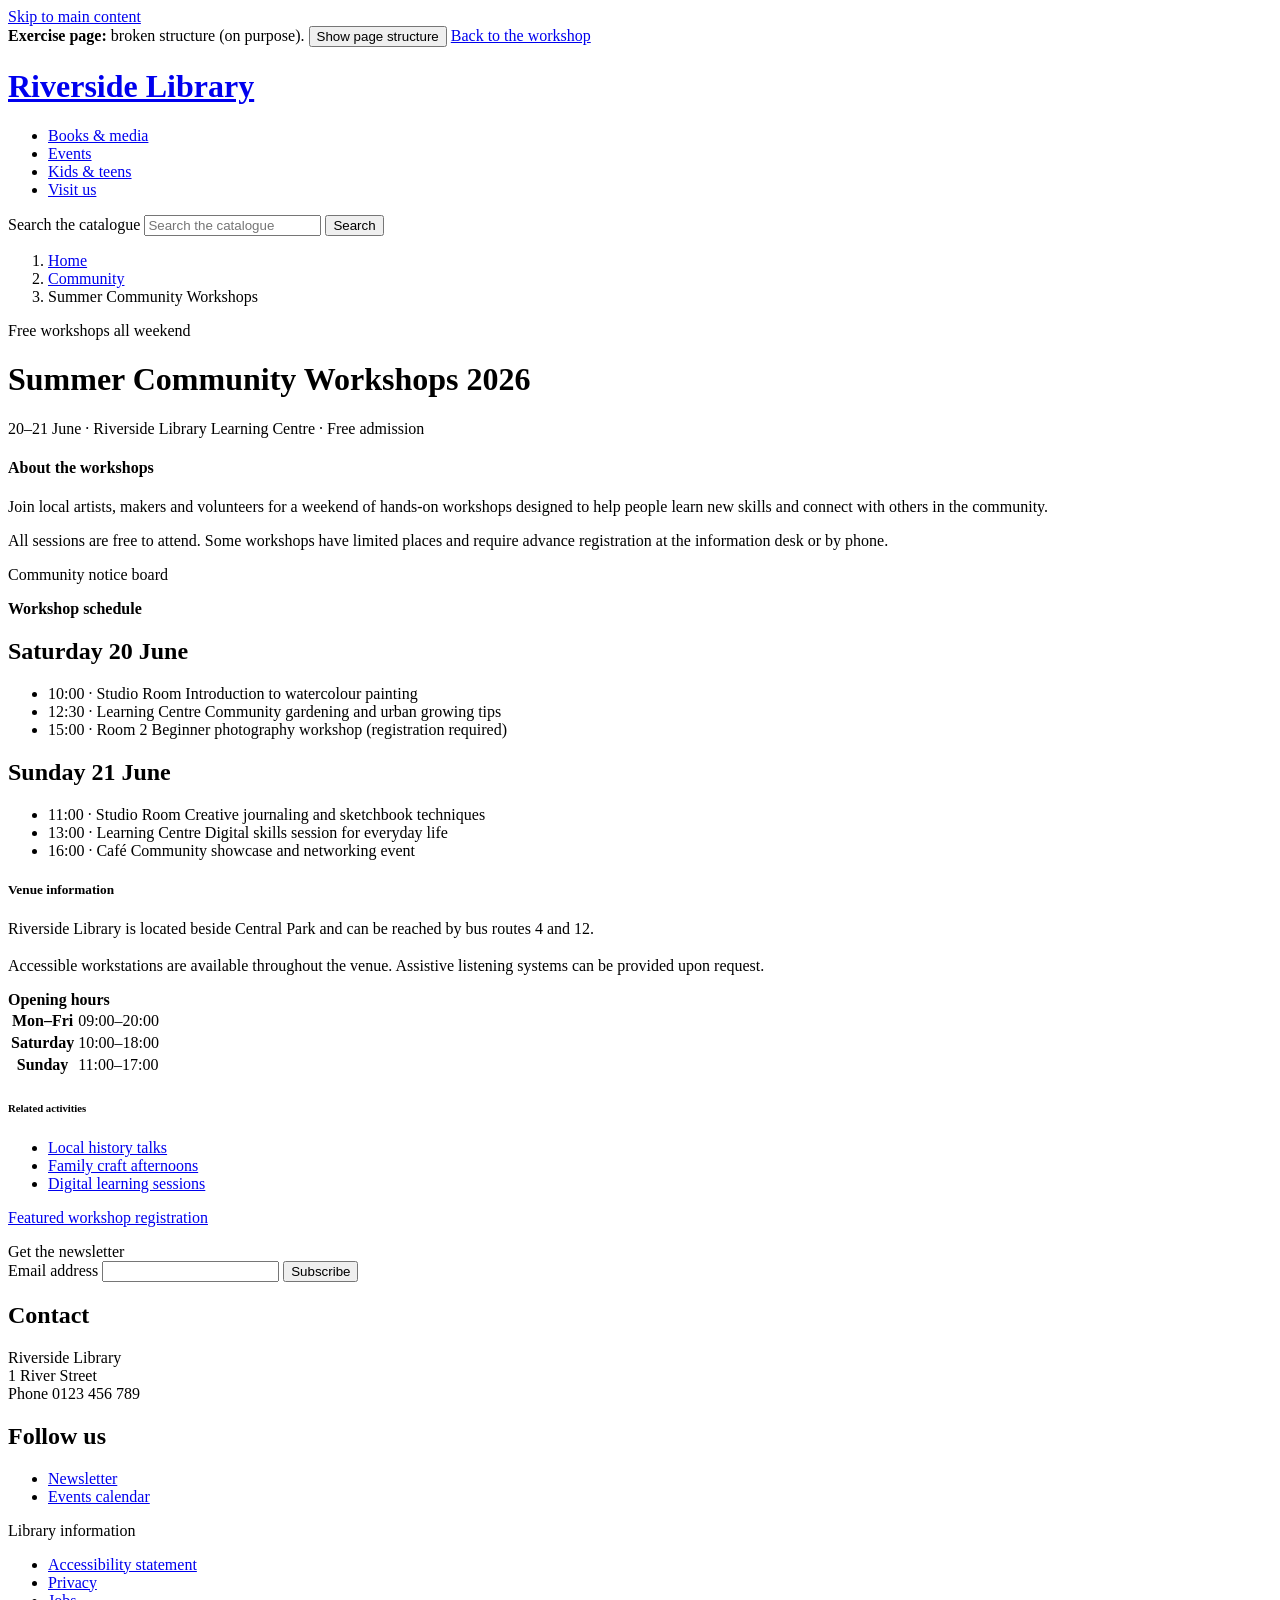
==== exercises/example.html @ 229dfb1f "Merge 7210b30bb5e5e5545b89d82f334d605664b98a28 into 093a333e03fc49180f32a5eee9eb3f501452aa17" ====
<!doctype html>
<html lang="en">
<head>
  <meta charset="utf-8">

  <!-- meta-viewport-large issue -->
  <meta
    name="viewport"
    content="width=device-width, initial-scale=1, maximum-scale=1, user-scalable=no">

  <title>Summer Community Workshops 2026 – Riverside Library (broken structure)</title>

  <link rel="stylesheet" href="../assets/style.css">
</head>
<body>

  <!-- skip-link issue: target does not exist / is not focusable -->
  <a class="skip-link" href="#main-content">Skip to main content</a>

  <div class="demo-banner" data-hl-ignore>
    <div class="wrap">
      <span><strong>Exercise page:</strong> broken structure (on purpose).</span>
      <span>
        <button
          type="button"
          class="button"
          data-toggle-inspector
          aria-expanded="false">
          Show page structure
        </button>

        <a href="../index.html#exercises">
          Back to the workshop
        </a>
      </span>
    </div>
  </div>

  <div class="lib-top">
    <div class="wrap">

      <!-- H1 #1 -->
      <h1 class="lib-logo">
        <a href="#">Riverside Library</a>
      </h1>

      <div class="lib-nav">
        <ul class="lib-menu">
          <li><a href="#">Books &amp; media</a></li>
          <li><a href="#">Events</a></li>
          <li><a href="#">Kids &amp; teens</a></li>
          <li><a href="#">Visit us</a></li>
        </ul>
      </div>

      <form class="lib-search" action="#">
        <label for="q" class="visually-hidden">
          Search the catalogue
        </label>

        <input
          id="q"
          type="search"
          placeholder="Search the catalogue">

        <button type="submit">
          Search
        </button>
      </form>

    </div>
  </div>

  <div class="wrap">

    <nav class="lib-crumbs">
      <ol>
        <li><a href="#">Home</a></li>
        <li><a href="#">Community</a></li>
        <li>Summer Community Workshops</li>
      </ol>

      <!-- landmark-banner-is-top-level issue -->
      <header class="promo-banner">
        <p>Free workshops all weekend</p>
      </header>
    </nav>

    <div class="lib-layout">

      <div class="content">

        <!-- H1 #2 -->
        <h1 class="t-page">
          Summer Community Workshops 2026
        </h1>

        <p class="lib-meta">
          20–21 June · Riverside Library Learning Centre · Free admission
        </p>

        <h4 class="t-section">
          About the workshops
        </h4>

        <p>
          Join local artists, makers and volunteers for a weekend of hands-on
          workshops designed to help people learn new skills and connect with
          others in the community.
        </p>

        <p>
          All sessions are free to attend. Some workshops have limited places
          and require advance registration at the information desk or by phone.
        </p>

        <!-- presentation-role-conflict issue -->
        <div role="presentation" tabindex="0">
          Community notice board
        </div>

        <p class="t-section">
          <b>Workshop schedule</b>
        </p>

        <h2 class="t-sub">
          Saturday 20 June
        </h2>

        <ul class="lib-events">
          <li>
            <span class="when">10:00 · Studio Room</span>
            Introduction to watercolour painting
          </li>

          <li>
            <span class="when">12:30 · Learning Centre</span>
            Community gardening and urban growing tips
          </li>

          <li>
            <span class="when">15:00 · Room 2</span>
            Beginner photography workshop (registration required)
          </li>
        </ul>

        <h2 class="t-sub">
          Sunday 21 June
        </h2>

        <ul class="lib-events">
          <li>
            <span class="when">11:00 · Studio Room</span>
            Creative journaling and sketchbook techniques
          </li>

          <li>
            <span class="when">13:00 · Learning Centre</span>
            Digital skills session for everyday life
          </li>

          <li>
            <span class="when">16:00 · Café</span>
            Community showcase and networking event
          </li>
        </ul>

        <h5 class="t-section">
          Venue information
        </h5>

        <p>
          Riverside Library is located beside Central Park and can be reached
          by bus routes 4 and 12.
        </p>

        <h3 class="t-sub"></h3>

        <p>
          Accessible workstations are available throughout the venue.
          Assistive listening systems can be provided upon request.
        </p>

        <div class="lib-side-box">
          <strong class="t-side" style="display:block">
            Opening hours
          </strong>

          <table class="lib-hours">
            <tr>
              <th scope="row">Mon–Fri</th>
              <td>09:00–20:00</td>
            </tr>

            <tr>
              <th scope="row">Saturday</th>
              <td>10:00–18:00</td>
            </tr>

            <tr>
              <th scope="row">Sunday</th>
              <td>11:00–17:00</td>
            </tr>
          </table>
        </div>

        <div class="lib-side-box">
          <h6 class="t-side">
            Related activities
          </h6>

          <ul>
            <li><a href="#">Local history talks</a></li>
            <li><a href="#">Family craft afternoons</a></li>
            <li><a href="#">Digital learning sessions</a></li>
          </ul>
        </div>

        <!-- tabindex issue -->
        <p>
          <a href="#" tabindex="5">
            Featured workshop registration
          </a>
        </p>

      </div>

      <div class="sidebar">

        <div class="lib-side-box">
          <div class="t-side">
            Get the newsletter
          </div>

          <form class="lib-newsletter" action="#">
            <label for="email">
              Email address
            </label>

            <input
              id="email"
              type="email"
              autocomplete="email">

            <button
              type="submit"
              class="button">
              Subscribe
            </button>
          </form>
        </div>

      </div>
    </div>
  </div>

  <div class="lib-footer">
    <div class="wrap">

      <div>
        <h2 class="t-foot">
          Contact
        </h2>

        <p>
          Riverside Library<br>
          1 River Street<br>
          Phone 0123 456 789
        </p>
      </div>

      <div>
        <h2 class="t-foot">
          Follow us
        </h2>

        <ul>
          <li><a href="#">Newsletter</a></li>
          <li><a href="#">Events calendar</a></li>
        </ul>
      </div>

      <nav>
        <div class="t-foot">
          Library information
        </div>

        <ul>
          <li><a href="#">Accessibility statement</a></li>
          <li><a href="#">Privacy</a></li>
          <li><a href="#">Jobs</a></li>
        </ul>
      </nav>

    </div>
  </div>

  <script src="../assets/demo.js"></script>
  <script src="../assets/inspector.js"></script>

</body>
</html>
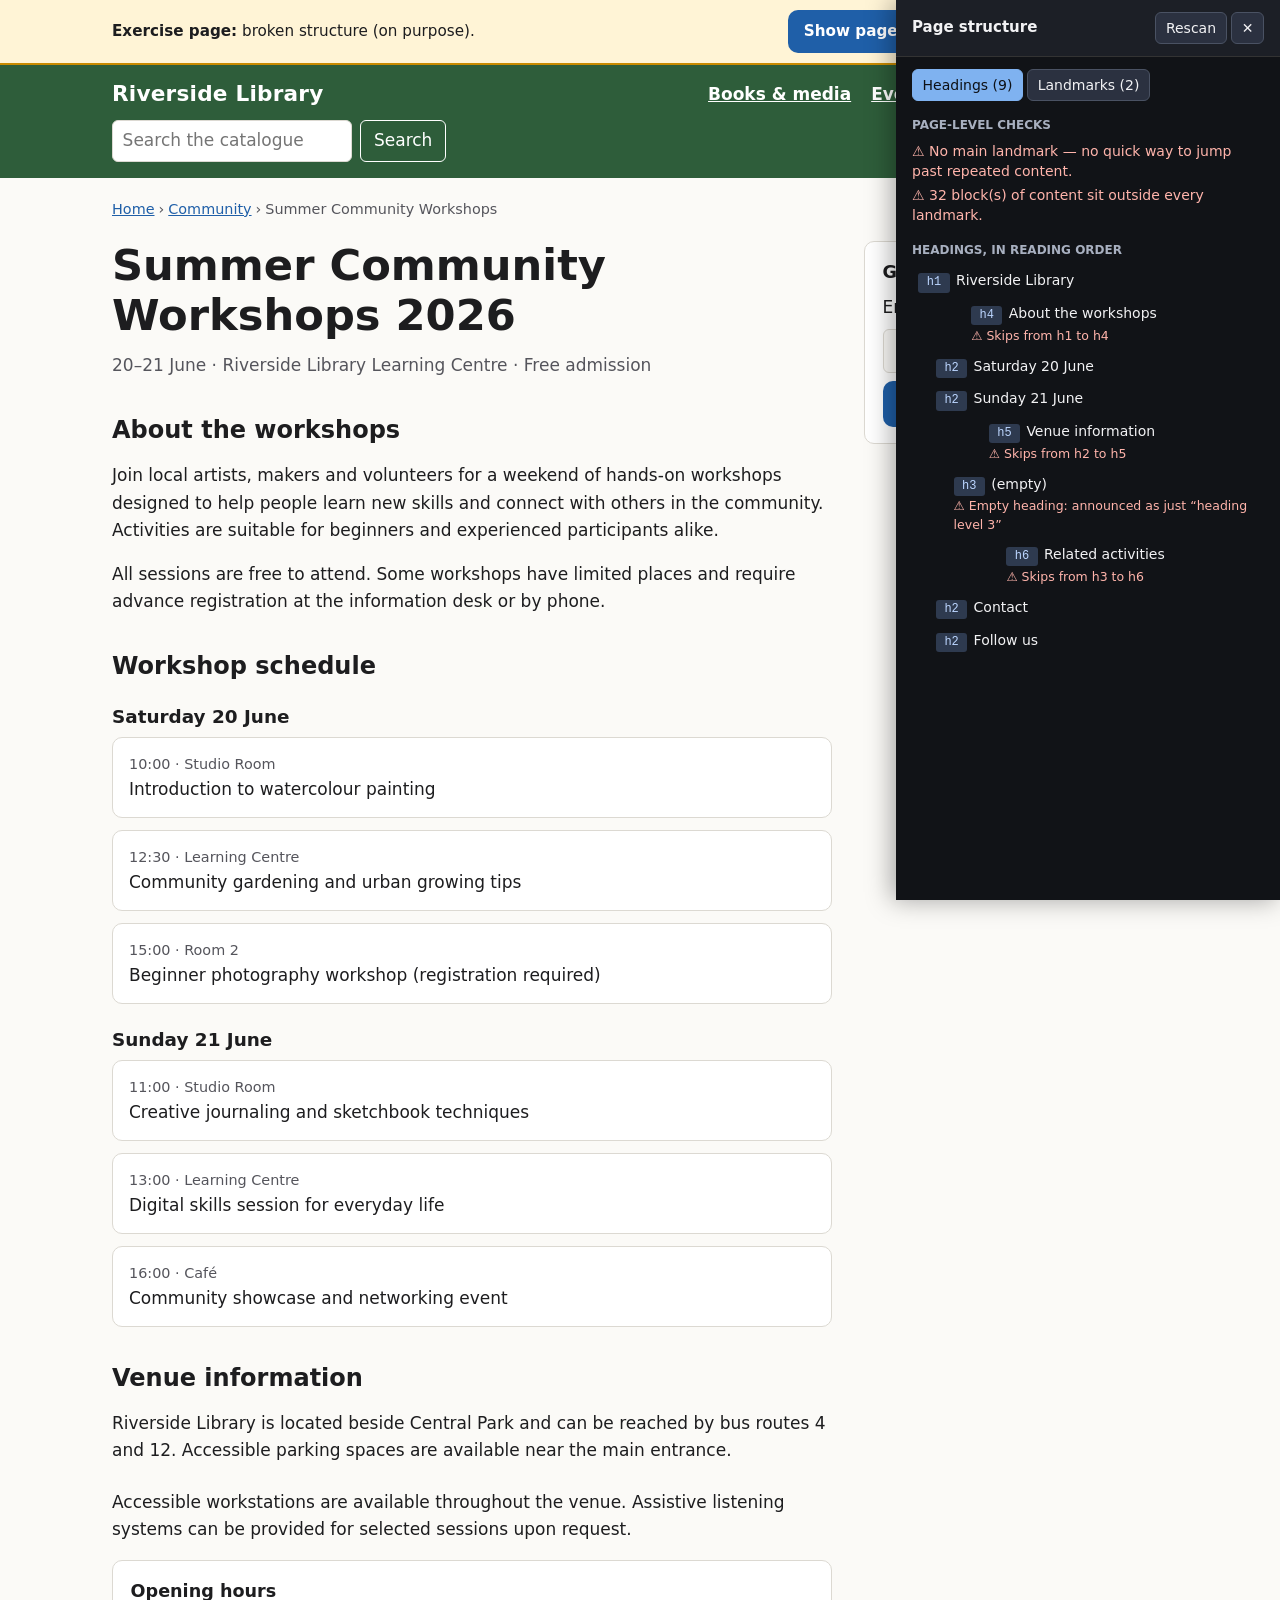
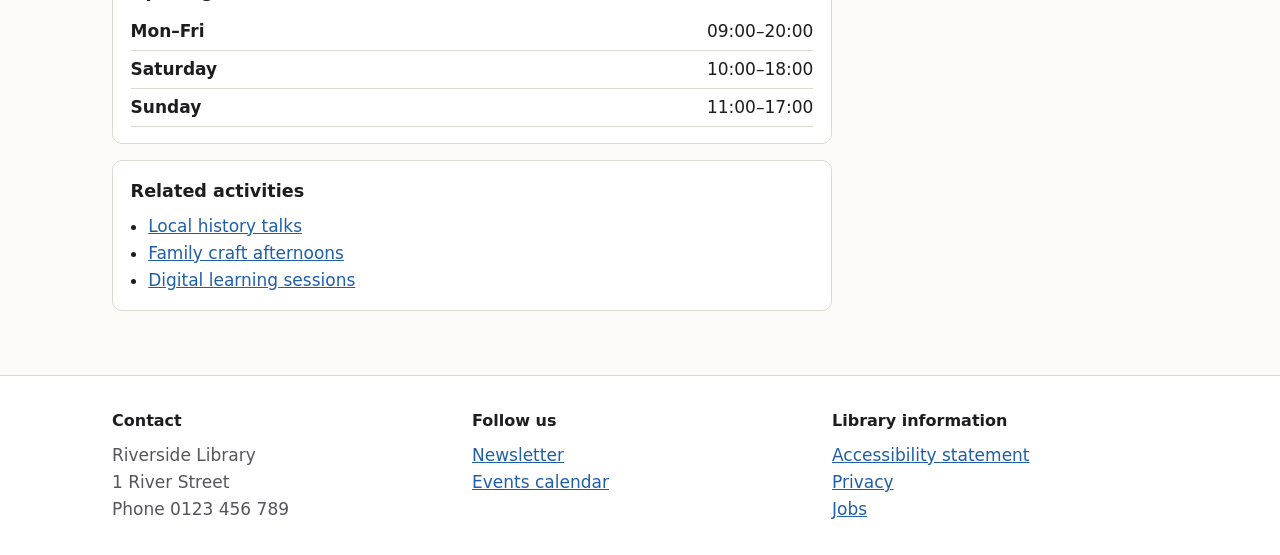
==== commit 583d1685: "Version asset URLs so browsers pick up new scripts GitHub Pages caches files for 10 minutes. After a" ====
--- a/exercises/example.html
+++ b/exercises/example.html
@@ -2,47 +2,29 @@
 <html lang="en">
 <head>
   <meta charset="utf-8">
-
-  <!-- meta-viewport-large issue -->
-  <meta
-    name="viewport"
-    content="width=device-width, initial-scale=1, maximum-scale=1, user-scalable=no">
-
+  <meta name="viewport" content="width=device-width, initial-scale=1">
   <title>Summer Community Workshops 2026 – Riverside Library (broken structure)</title>
-
-  <link rel="stylesheet" href="../assets/style.css">
+  <link rel="stylesheet" href="../assets/style.css?v=2">
 </head>
 <body>
-
-  <!-- skip-link issue: target does not exist / is not focusable -->
-  <a class="skip-link" href="#main-content">Skip to main content</a>
+  <!--
+    EXERCISE PAGE — BROKEN STRUCTURE (on purpose!)
+    This page contains heading and landmark issues for accessibility testing.
+  -->
 
   <div class="demo-banner" data-hl-ignore>
     <div class="wrap">
       <span><strong>Exercise page:</strong> broken structure (on purpose).</span>
       <span>
-        <button
-          type="button"
-          class="button"
-          data-toggle-inspector
-          aria-expanded="false">
-          Show page structure
-        </button>
-
-        <a href="../index.html#exercises">
-          Back to the workshop
-        </a>
+        <button type="button" class="button" data-toggle-inspector aria-expanded="false">Show page structure</button>
+        <a href="../index.html#exercises">Back to the workshop</a>
       </span>
     </div>
   </div>
 
   <div class="lib-top">
     <div class="wrap">
-
-      <!-- H1 #1 -->
-      <h1 class="lib-logo">
-        <a href="#">Riverside Library</a>
-      </h1>
+      <h1 class="lib-logo"><a href="#">Riverside Library</a></h1>
 
       <div class="lib-nav">
         <ul class="lib-menu">
@@ -54,59 +36,37 @@
       </div>
 
       <form class="lib-search" action="#">
-        <label for="q" class="visually-hidden">
-          Search the catalogue
-        </label>
-
-        <input
-          id="q"
-          type="search"
-          placeholder="Search the catalogue">
-
-        <button type="submit">
-          Search
-        </button>
+        <label for="q" class="visually-hidden">Search the catalogue</label>
+        <input id="q" type="search" placeholder="Search the catalogue">
+        <button type="submit">Search</button>
       </form>
-
     </div>
   </div>
 
   <div class="wrap">
-
     <nav class="lib-crumbs">
       <ol>
         <li><a href="#">Home</a></li>
         <li><a href="#">Community</a></li>
         <li>Summer Community Workshops</li>
       </ol>
-
-      <!-- landmark-banner-is-top-level issue -->
-      <header class="promo-banner">
-        <p>Free workshops all weekend</p>
-      </header>
     </nav>
 
     <div class="lib-layout">
-
       <div class="content">
-
-        <!-- H1 #2 -->
-        <h1 class="t-page">
-          Summer Community Workshops 2026
-        </h1>
+        <div class="t-page">Summer Community Workshops 2026</div>
 
         <p class="lib-meta">
           20–21 June · Riverside Library Learning Centre · Free admission
         </p>
 
-        <h4 class="t-section">
-          About the workshops
-        </h4>
+        <h4 class="t-section">About the workshops</h4>
 
         <p>
           Join local artists, makers and volunteers for a weekend of hands-on
           workshops designed to help people learn new skills and connect with
-          others in the community.
+          others in the community. Activities are suitable for beginners and
+          experienced participants alike.
         </p>
 
         <p>
@@ -114,89 +74,70 @@
           and require advance registration at the information desk or by phone.
         </p>
 
-        <!-- presentation-role-conflict issue -->
-        <div role="presentation" tabindex="0">
-          Community notice board
-        </div>
-
-        <p class="t-section">
-          <b>Workshop schedule</b>
-        </p>
-
-        <h2 class="t-sub">
-          Saturday 20 June
-        </h2>
+        <p class="t-section"><b>Workshop schedule</b></p>
+
+        <h2 class="t-sub">Saturday 20 June</h2>
 
         <ul class="lib-events">
           <li>
             <span class="when">10:00 · Studio Room</span>
             Introduction to watercolour painting
           </li>
-
           <li>
             <span class="when">12:30 · Learning Centre</span>
             Community gardening and urban growing tips
           </li>
-
           <li>
             <span class="when">15:00 · Room 2</span>
             Beginner photography workshop (registration required)
           </li>
         </ul>
 
-        <h2 class="t-sub">
-          Sunday 21 June
-        </h2>
+        <h2 class="t-sub">Sunday 21 June</h2>
 
         <ul class="lib-events">
           <li>
             <span class="when">11:00 · Studio Room</span>
             Creative journaling and sketchbook techniques
           </li>
-
           <li>
             <span class="when">13:00 · Learning Centre</span>
             Digital skills session for everyday life
           </li>
-
           <li>
             <span class="when">16:00 · Café</span>
             Community showcase and networking event
           </li>
         </ul>
 
-        <h5 class="t-section">
-          Venue information
-        </h5>
+        <h5 class="t-section">Venue information</h5>
 
         <p>
           Riverside Library is located beside Central Park and can be reached
-          by bus routes 4 and 12.
+          by bus routes 4 and 12. Accessible parking spaces are available near
+          the main entrance.
         </p>
 
         <h3 class="t-sub"></h3>
 
         <p>
           Accessible workstations are available throughout the venue.
-          Assistive listening systems can be provided upon request.
+          Assistive listening systems can be provided for selected sessions
+          upon request.
         </p>
 
         <div class="lib-side-box">
-          <strong class="t-side" style="display:block">
-            Opening hours
-          </strong>
+          <strong class="t-side" style="display:block">Opening hours</strong>
 
           <table class="lib-hours">
             <tr>
               <th scope="row">Mon–Fri</th>
               <td>09:00–20:00</td>
             </tr>
-
             <tr>
               <th scope="row">Saturday</th>
               <td>10:00–18:00</td>
             </tr>
-
             <tr>
               <th scope="row">Sunday</th>
               <td>11:00–17:00</td>
@@ -205,63 +146,33 @@
         </div>
 
         <div class="lib-side-box">
-          <h6 class="t-side">
-            Related activities
-          </h6>
-
+          <h6 class="t-side">Related activities</h6>
           <ul>
             <li><a href="#">Local history talks</a></li>
             <li><a href="#">Family craft afternoons</a></li>
             <li><a href="#">Digital learning sessions</a></li>
           </ul>
         </div>
-
-        <!-- tabindex issue -->
-        <p>
-          <a href="#" tabindex="5">
-            Featured workshop registration
-          </a>
-        </p>
-
       </div>
 
       <div class="sidebar">
-
         <div class="lib-side-box">
-          <div class="t-side">
-            Get the newsletter
-          </div>
+          <div class="t-side">Get the newsletter</div>
 
           <form class="lib-newsletter" action="#">
-            <label for="email">
-              Email address
-            </label>
-
-            <input
-              id="email"
-              type="email"
-              autocomplete="email">
-
-            <button
-              type="submit"
-              class="button">
-              Subscribe
-            </button>
+            <label for="email">Email address</label>
+            <input id="email" type="email" autocomplete="email">
+            <button type="submit" class="button">Subscribe</button>
           </form>
         </div>
-
       </div>
     </div>
   </div>
 
   <div class="lib-footer">
     <div class="wrap">
-
       <div>
-        <h2 class="t-foot">
-          Contact
-        </h2>
-
+        <h2 class="t-foot">Contact</h2>
         <p>
           Riverside Library<br>
           1 River Street<br>
@@ -270,10 +181,7 @@
       </div>
 
       <div>
-        <h2 class="t-foot">
-          Follow us
-        </h2>
-
+        <h2 class="t-foot">Follow us</h2>
         <ul>
           <li><a href="#">Newsletter</a></li>
           <li><a href="#">Events calendar</a></li>
@@ -281,22 +189,17 @@
       </div>
 
       <nav>
-        <div class="t-foot">
-          Library information
-        </div>
-
+        <div class="t-foot">Library information</div>
         <ul>
           <li><a href="#">Accessibility statement</a></li>
           <li><a href="#">Privacy</a></li>
           <li><a href="#">Jobs</a></li>
         </ul>
       </nav>
-
-    </div>
-  </div>
-
-  <script src="../assets/demo.js"></script>
-  <script src="../assets/inspector.js"></script>
-
+    </div>
+  </div>
+
+  <script src="../assets/demo.js?v=2"></script>
+  <script src="../assets/inspector.js?v=2"></script>
 </body>
 </html>
--- a/assets/style.css
+++ b/assets/style.css
@@ -0,0 +1,387 @@
+/* Shared styles. The "broken" and "fixed" demo pages use the SAME classes,
+   so they look identical — only the underlying HTML structure differs. */
+
+:root {
+  --bg: #fbfaf7;
+  --surface: #ffffff;
+  --text: #1d1d1f;
+  --muted: #55555c;
+  --border: #dcd9d2;
+  --accent: #1f5fa8;
+  --accent-text: #ffffff;
+  --brand: #2e5d3a;
+  --warn-bg: #fff4d6;
+  --warn-border: #c98a00;
+  --bad-bg: #fde7e7;
+  --bad-border: #b3261e;
+  --good-bg: #e3f4e6;
+  --good-border: #2e7d32;
+  --focus: #c2410c;
+  --radius: 10px;
+  --max: 68rem;
+  color-scheme: light;
+}
+
+@media (prefers-color-scheme: dark) {
+  :root {
+    --bg: #16171a;
+    --surface: #1f2024;
+    --text: #ececef;
+    --muted: #a8a8b3;
+    --border: #3a3b41;
+    --accent: #7fb2f0;
+    --accent-text: #0e1116;
+    --brand: #8fd19e;
+    --warn-bg: #3a2f10;
+    --warn-border: #e0a82e;
+    --bad-bg: #3d1a1a;
+    --bad-border: #f2827b;
+    --good-bg: #16331c;
+    --good-border: #7bd389;
+    --focus: #ffb37a;
+    color-scheme: dark;
+  }
+}
+
+*, *::before, *::after { box-sizing: border-box; }
+
+html { font-size: 100%; }
+
+body {
+  margin: 0;
+  background: var(--bg);
+  color: var(--text);
+  font: 1.0625rem/1.6 system-ui, -apple-system, "Segoe UI", Roboto, sans-serif;
+}
+
+a { color: var(--accent); }
+a:focus-visible, button:focus-visible, input:focus-visible, summary:focus-visible {
+  outline: 3px solid var(--focus);
+  outline-offset: 2px;
+}
+
+img { max-width: 100%; height: auto; }
+
+code, kbd {
+  font-family: ui-monospace, SFMono-Regular, Menlo, Consolas, monospace;
+  font-size: 0.9em;
+}
+kbd {
+  border: 1px solid var(--border);
+  border-bottom-width: 2px;
+  border-radius: 4px;
+  padding: 0 0.35em;
+  background: var(--surface);
+  white-space: nowrap;
+}
+
+.wrap { max-width: var(--max); margin: 0 auto; padding: 0 1rem; }
+
+.skip-link {
+  position: absolute;
+  left: 1rem;
+  top: -10rem;
+  background: var(--accent);
+  color: var(--accent-text);
+  padding: 0.6rem 1rem;
+  border-radius: var(--radius);
+  z-index: 100;
+}
+.skip-link:focus { top: 1rem; }
+
+/* ---------- Workshop pages (index, cheat sheet, exercises) ---------- */
+
+.site-header {
+  border-bottom: 1px solid var(--border);
+  background: var(--surface);
+}
+.site-header .wrap {
+  display: flex;
+  flex-wrap: wrap;
+  gap: 0.5rem 1.5rem;
+  align-items: center;
+  justify-content: space-between;
+  padding-block: 0.9rem;
+}
+.site-title { font-weight: 700; text-decoration: none; color: var(--text); }
+.site-nav ul { display: flex; flex-wrap: wrap; gap: 0.25rem 1rem; list-style: none; margin: 0; padding: 0; }
+
+.page { padding-block: 2rem 3rem; }
+.page h1 { font-size: clamp(1.8rem, 4vw, 2.6rem); line-height: 1.2; margin-top: 0; }
+.page h2 { margin-top: 2.5rem; font-size: 1.5rem; }
+.page h3 { margin-top: 1.5rem; font-size: 1.2rem; }
+
+.lede { font-size: 1.2rem; color: var(--muted); max-width: 46rem; }
+
+.stats {
+  display: grid;
+  grid-template-columns: repeat(auto-fit, minmax(14rem, 1fr));
+  gap: 1rem;
+  margin: 2rem 0;
+  padding: 0;
+  list-style: none;
+}
+.stats li {
+  background: var(--surface);
+  border: 1px solid var(--border);
+  border-radius: var(--radius);
+  padding: 1.25rem;
+}
+.stats strong { display: block; font-size: 2.4rem; line-height: 1; color: var(--accent); }
+
+.cards {
+  display: grid;
+  grid-template-columns: repeat(auto-fit, minmax(17rem, 1fr));
+  gap: 1rem;
+  padding: 0;
+  list-style: none;
+}
+.cards li {
+  background: var(--surface);
+  border: 1px solid var(--border);
+  border-radius: var(--radius);
+  padding: 1.25rem;
+}
+.cards h3 { margin-top: 0; }
+
+.callout {
+  border-left: 4px solid var(--warn-border);
+  background: var(--warn-bg);
+  padding: 0.9rem 1.1rem;
+  border-radius: 0 var(--radius) var(--radius) 0;
+  margin: 1.5rem 0;
+}
+.callout.good { border-color: var(--good-border); background: var(--good-bg); }
+.callout.bad { border-color: var(--bad-border); background: var(--bad-bg); }
+.callout > :first-child { margin-top: 0; }
+.callout > :last-child { margin-bottom: 0; }
+
+.table-scroll { overflow-x: auto; margin: 1rem 0; }
+table { border-collapse: collapse; width: 100%; min-width: 32rem; background: var(--surface); }
+th, td { border: 1px solid var(--border); padding: 0.5rem 0.7rem; text-align: left; vertical-align: top; }
+thead th { background: var(--bg); }
+.page caption { text-align: left; font-weight: 600; padding-bottom: 0.5rem; }
+.page tbody th { font-weight: normal; }
+
+pre {
+  background: var(--surface);
+  border: 1px solid var(--border);
+  border-radius: var(--radius);
+  padding: 1rem;
+  overflow-x: auto;
+  font-size: 0.9rem;
+  line-height: 1.45;
+}
+
+.button {
+  display: inline-block;
+  background: var(--accent);
+  color: var(--accent-text);
+  border: 0;
+  border-radius: var(--radius);
+  padding: 0.6rem 1rem;
+  font: inherit;
+  font-weight: 600;
+  text-decoration: none;
+  cursor: pointer;
+}
+
+.site-footer {
+  border-top: 1px solid var(--border);
+  color: var(--muted);
+  font-size: 0.95rem;
+}
+.site-footer .wrap { padding-block: 1.5rem; }
+
+/* ---------- Playground (exercises/playground.html) ---------- */
+
+.pg { padding-inline: 1rem; max-width: 110rem; margin: 0 auto; }
+.pg-toolbar {
+  display: flex; flex-wrap: wrap; align-items: center; gap: 0.5rem 0.75rem;
+  margin: 1.25rem 0;
+}
+.pg-toolbar select, .pg-toolbar .button { font: inherit; }
+.pg-toolbar select {
+  padding: 0.5rem 0.6rem; border: 1px solid var(--border); border-radius: 6px;
+  background: var(--surface); color: var(--text);
+}
+.pg-toolbar .button { padding: 0.45rem 0.85rem; }
+.pg-check { display: inline-flex; align-items: center; gap: 0.35rem; }
+.pg-check input { width: 1.1rem; height: 1.1rem; accent-color: var(--accent); }
+
+.pg-grid {
+  display: grid; gap: 1rem;
+  grid-template-columns: minmax(0, 1fr);
+  grid-template-areas: "code" "preview" "report";
+}
+@media (min-width: 60rem) {
+  .pg-grid { grid-template-columns: minmax(0, 1fr) minmax(0, 1fr); grid-template-areas: "code preview" "report report"; }
+}
+@media (min-width: 95rem) {
+  .pg-grid { grid-template-columns: minmax(0, 1.1fr) minmax(0, 1.1fr) minmax(18rem, 0.8fr); grid-template-areas: "code preview report"; }
+}
+.pg-code { grid-area: code; }
+.pg-preview { grid-area: preview; }
+.pg-report { grid-area: report; }
+
+.pg-pane {
+  display: flex; flex-direction: column; min-width: 0;
+  background: var(--surface); border: 1px solid var(--border); border-radius: var(--radius);
+  padding: 0.75rem;
+}
+.page .pg-pane h2 { margin: 0 0 0.5rem; font-size: 1.1rem; display: flex; gap: 0.5rem; align-items: baseline; }
+.page .pg-pane h3 { margin: 1rem 0 0.35rem; font-size: 0.95rem; text-transform: uppercase; letter-spacing: 0.03em; color: var(--muted); }
+.page .pg-pane h3:first-child { margin-top: 0; }
+
+#pg-editor, #pg-frame {
+  width: 100%; height: 70vh; min-height: 22rem;
+  border: 1px solid var(--border); border-radius: 6px;
+}
+#pg-editor {
+  resize: vertical; padding: 0.6rem 0.7rem;
+  font: 0.85rem/1.5 ui-monospace, SFMono-Regular, Menlo, Consolas, monospace;
+  tab-size: 2; white-space: pre; overflow: auto;
+  background: var(--bg); color: var(--text);
+}
+#pg-editor:focus-visible { outline: 3px solid var(--focus); outline-offset: 2px; }
+#pg-frame { background: #fff; }
+.pg-hint { margin: 0.5rem 0 0; font-size: 0.9rem; color: var(--muted); display: flex; flex-wrap: wrap; gap: 0.25rem 1rem; }
+
+#pg-report-body { overflow: auto; max-height: 70vh; font-size: 0.95rem; }
+@media (max-width: 94.99rem) { #pg-report-body { max-height: none; } }
+.pg-count { font-size: 0.85rem; font-weight: 600; padding: 0.05rem 0.5rem; border-radius: 999px; }
+.pg-count.bad { background: var(--bad-bg); color: var(--text); border: 1px solid var(--bad-border); }
+.pg-count.good { background: var(--good-bg); color: var(--text); border: 1px solid var(--good-border); }
+.pg-page, .pg-list, .pg-issues { list-style: none; margin: 0; padding: 0; }
+.pg-page li, .pg-issues li, .pg-problem { color: var(--bad-border); }
+.pg-page li::before, .pg-issues li::before { content: "⚠ "; }
+.pg-page li { margin: 0.2rem 0; }
+.pg-issues { flex-basis: 100%; font-size: 0.88rem; padding-left: 0.4rem; }
+.pg-ok { color: var(--good-border); margin: 0; }
+.pg-empty { color: var(--muted); font-style: italic; margin: 0; }
+.pg-item { display: flex; flex-wrap: wrap; align-items: flex-start; gap: 0 0.25rem; margin: 1px 0; }
+.pg-item button { font: inherit; color: inherit; cursor: pointer; border-radius: 4px; }
+.pg-show { flex: 1; min-width: 0; text-align: left; background: none; border: 0; padding: 0.2rem 0.3rem; }
+.pg-show:hover { background: var(--bg); }
+.pg-goto {
+  background: var(--bg); border: 1px solid var(--border);
+  font-size: 0.8rem !important; padding: 0.1rem 0.45rem;
+}
+.pg-tag {
+  display: inline-block; min-width: 2.6em; margin-right: 0.4rem; padding: 0 0.3em;
+  border-radius: 3px; background: var(--bg); border: 1px solid var(--border);
+  font: 0.75rem/1.6 ui-monospace, Menlo, monospace; text-align: center;
+}
+
+.pg-pane-head { display: flex; align-items: baseline; gap: 0.5rem; margin-bottom: 0.5rem; }
+.page .pg-pane .pg-pane-head h2 { margin: 0; }
+.pg-full-open {
+  margin-left: auto; font: inherit; font-size: 0.85rem; font-weight: 600; cursor: pointer;
+  background: var(--bg); color: var(--text); border: 1px solid var(--border); border-radius: 6px;
+  padding: 0.15rem 0.6rem;
+}
+.pg-full {
+  width: 100vw; height: 100vh; height: 100dvh; max-width: none; max-height: none;
+  margin: 0; padding: 0; border: 0; background: var(--bg); color: var(--text);
+}
+.pg-full[open] { display: flex; flex-direction: column; }
+.pg-full::backdrop { background: var(--bg); }
+.pg-full-bar {
+  display: flex; flex-wrap: wrap; align-items: center; justify-content: space-between; gap: 0.25rem 1rem;
+  padding: 0.35rem 1rem; background: var(--surface); border-bottom: 1px solid var(--border); font-size: 0.9rem;
+}
+.pg-full-bar .button { padding: 0.3rem 0.75rem; }
+#pg-full-frame { flex: 1; width: 100%; border: 0; background: #fff; }
+
+/* ---------- Demo page: "Riverside Library" ---------- */
+/* Shared by exercises/broken.html and exercises/fixed.html */
+
+.demo-banner {
+  background: var(--warn-bg);
+  border-bottom: 2px solid var(--warn-border);
+  font-size: 0.95rem;
+}
+.demo-banner.good { background: var(--good-bg); border-color: var(--good-border); }
+.demo-banner .wrap { padding-block: 0.6rem; display: flex; flex-wrap: wrap; gap: 0.5rem 1rem; align-items: center; justify-content: space-between; }
+
+.lib-top { background: var(--brand); color: #fff; }
+@media (prefers-color-scheme: dark) { .lib-top { color: #10140f; } }
+.lib-top .wrap { display: flex; flex-wrap: wrap; align-items: center; justify-content: space-between; gap: 0.75rem 2rem; padding-block: 1rem; }
+.lib-logo { font-size: 1.35rem; font-weight: 800; letter-spacing: 0.01em; margin: 0; line-height: 1.2; }
+.lib-logo a { color: inherit; text-decoration: none; }
+.lib-menu { display: flex; flex-wrap: wrap; gap: 0.25rem 1.25rem; list-style: none; margin: 0; padding: 0; }
+.lib-menu a { color: inherit; font-weight: 600; }
+
+.lib-search { display: flex; gap: 0.5rem; flex-wrap: wrap; }
+.lib-search input {
+  font: inherit;
+  padding: 0.4rem 0.6rem;
+  border: 1px solid var(--border);
+  border-radius: 6px;
+  min-width: 0;
+  flex: 1 1 10rem;
+}
+.lib-search button { font: inherit; padding: 0.4rem 0.8rem; border-radius: 6px; border: 1px solid #fff; background: transparent; color: inherit; cursor: pointer; }
+
+.lib-crumbs { font-size: 0.9rem; color: var(--muted); margin: 1.25rem 0 0; }
+.lib-crumbs ol { display: flex; flex-wrap: wrap; gap: 0.25rem; list-style: none; padding: 0; margin: 0; }
+.lib-crumbs li + li::before { content: "›"; margin-right: 0.25rem; }
+
+.lib-layout {
+  display: grid;
+  grid-template-columns: minmax(0, 1fr);
+  gap: 2rem;
+  padding-block: 1.25rem 3rem;
+}
+@media (min-width: 56rem) {
+  .lib-layout { grid-template-columns: minmax(0, 1fr) 19rem; }
+}
+
+/* Visual "heading" styles — applied to real headings on the fixed page and
+   to divs/spans on the broken page, so both look the same. */
+.t-page { font-size: clamp(1.9rem, 4.5vw, 2.7rem); font-weight: 800; line-height: 1.15; margin: 0 0 0.75rem; }
+.t-section { font-size: 1.5rem; font-weight: 700; line-height: 1.25; margin: 2.25rem 0 0.75rem; }
+.t-sub { font-size: 1.15rem; font-weight: 700; line-height: 1.3; margin: 1.5rem 0 0.5rem; }
+.t-side { font-size: 1.1rem; font-weight: 700; margin: 0 0 0.5rem; }
+.t-foot { font-size: 1rem; font-weight: 700; margin: 0 0 0.5rem; }
+
+.lib-meta { color: var(--muted); margin: 0 0 1.25rem; }
+
+.lib-hero {
+  aspect-ratio: 16 / 7;
+  border-radius: var(--radius);
+  background:
+    radial-gradient(circle at 20% 30%, #e9b949 0 9%, transparent 10%),
+    radial-gradient(circle at 75% 60%, #c4572e 0 13%, transparent 14%),
+    radial-gradient(circle at 45% 80%, #8c3b1f 0 7%, transparent 8%),
+    linear-gradient(135deg, #f3d9a4, #d9874a);
+  margin-bottom: 1.25rem;
+}
+
+.lib-events { list-style: none; padding: 0; margin: 0; display: grid; gap: 0.75rem; }
+.lib-events li { background: var(--surface); border: 1px solid var(--border); border-radius: var(--radius); padding: 0.9rem 1rem; }
+.lib-events .when { display: block; font-size: 0.9rem; color: var(--muted); }
+
+.lib-side-box { background: var(--surface); border: 1px solid var(--border); border-radius: var(--radius); padding: 1rem 1.1rem; margin-bottom: 1rem; }
+.lib-side-box ul { margin: 0; padding-left: 1.1rem; }
+.lib-hours { width: 100%; min-width: 0; border: 0; }
+.lib-hours th, .lib-hours td { border: 0; border-bottom: 1px solid var(--border); padding: 0.3rem 0; }
+.lib-hours td { text-align: right; }
+
+.lib-newsletter { display: grid; gap: 0.5rem; }
+.lib-newsletter input { font: inherit; padding: 0.45rem 0.6rem; border: 1px solid var(--border); border-radius: 6px; background: var(--bg); color: var(--text); }
+
+.lib-footer { background: var(--surface); border-top: 1px solid var(--border); }
+.lib-footer .wrap { display: grid; gap: 1.5rem; grid-template-columns: repeat(auto-fit, minmax(13rem, 1fr)); padding-block: 2rem; }
+.lib-footer ul { list-style: none; padding: 0; margin: 0; }
+.lib-footer p { margin: 0; color: var(--muted); }
+
+.visually-hidden {
+  position: absolute !important;
+  width: 1px; height: 1px;
+  margin: -1px; padding: 0; border: 0;
+  overflow: hidden;
+  clip: rect(0 0 0 0);
+  clip-path: inset(50%);
+  white-space: nowrap;
+}
